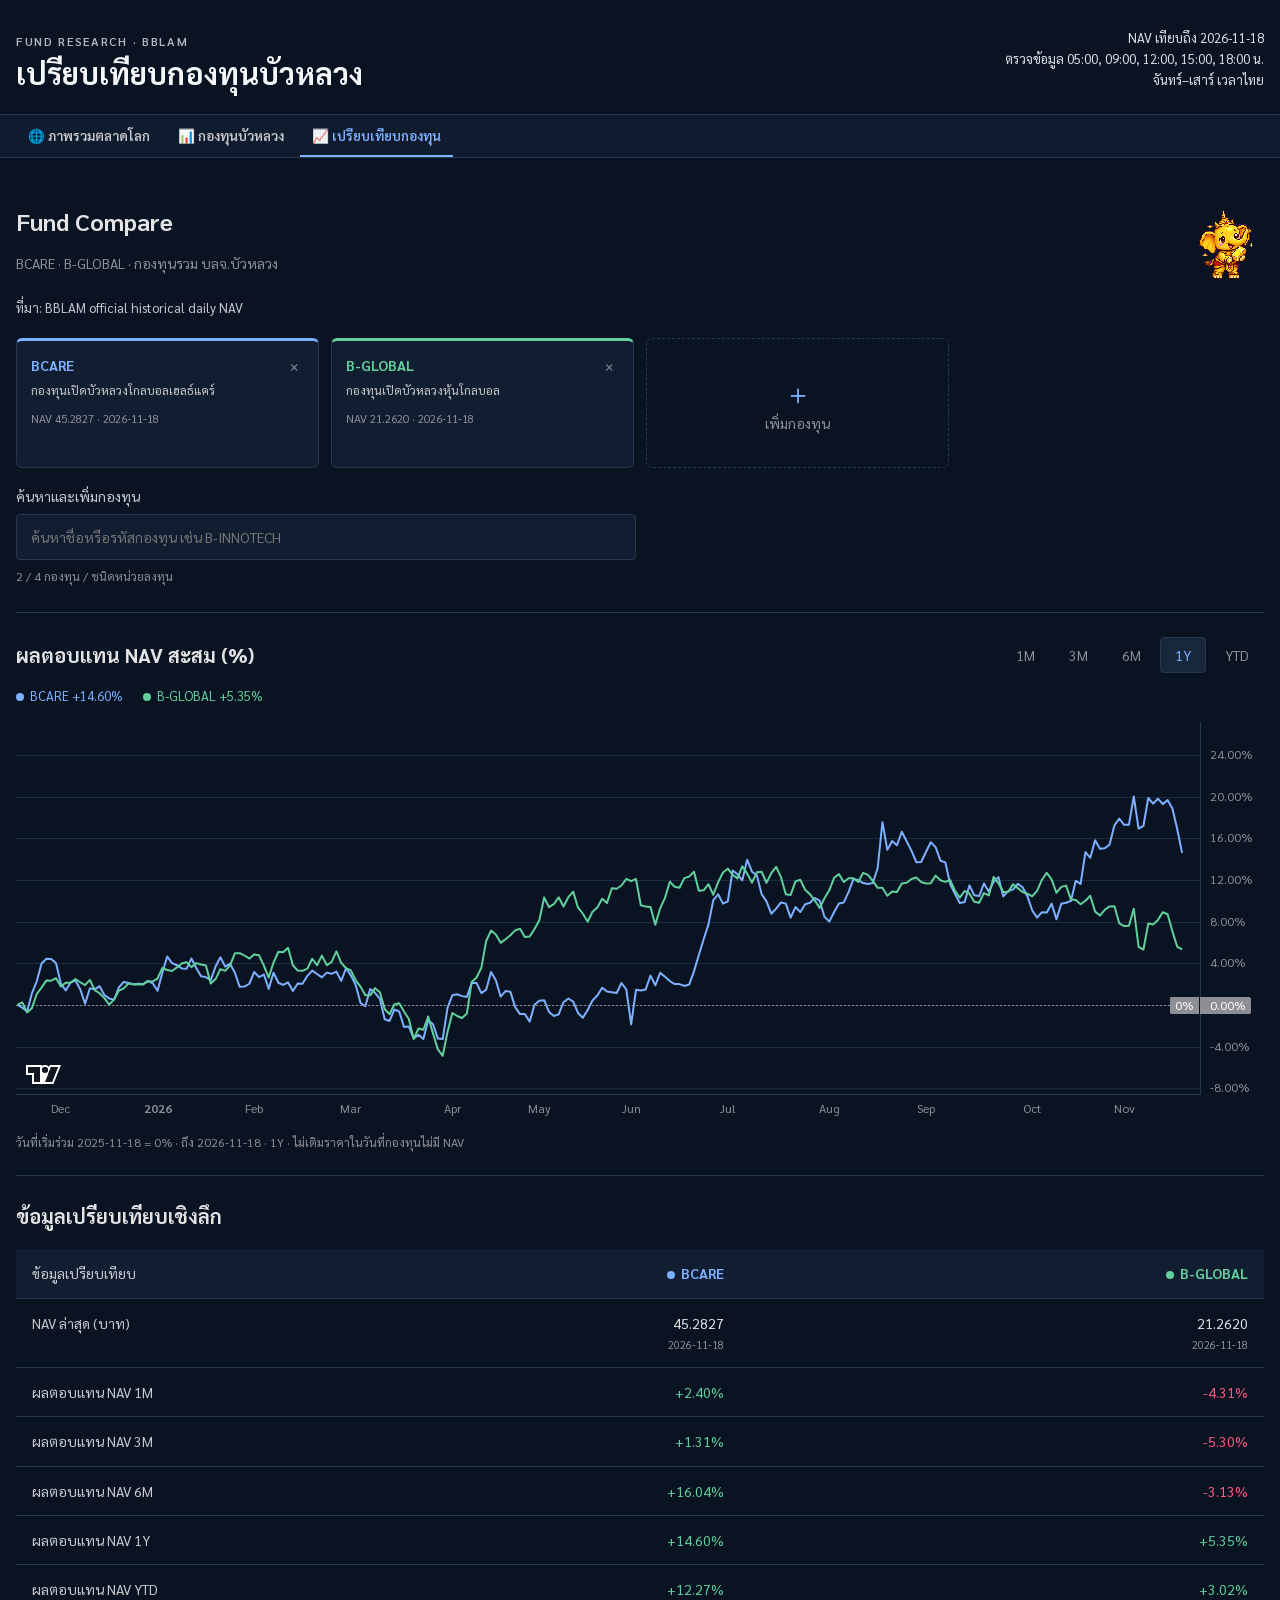
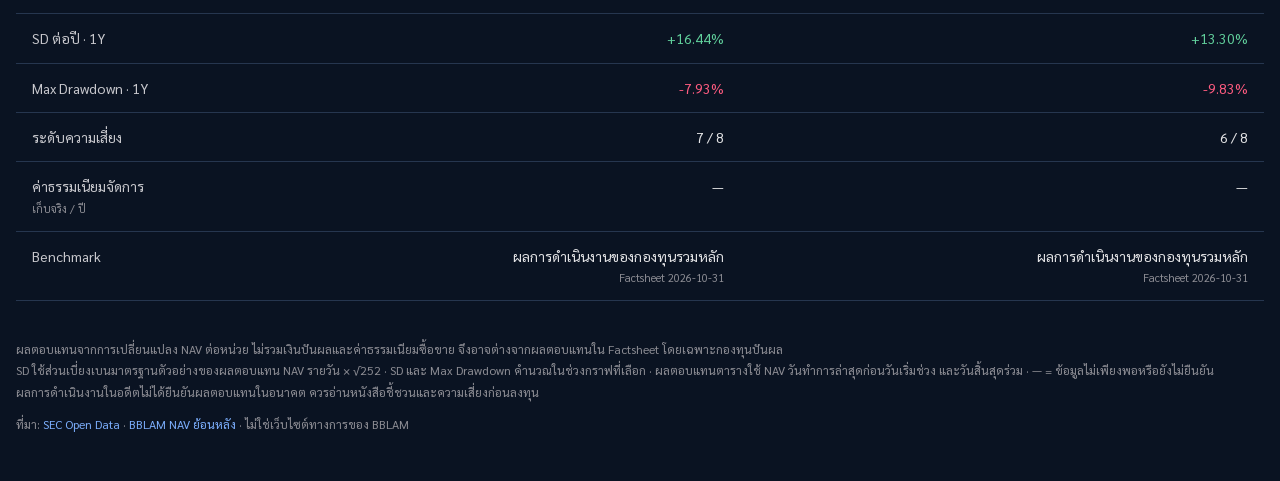
==== public/dashboard/compare.html @ a123b169 "Add BBLAM Fund Compare with verified NAV history and daily SEC updates" ====
<!doctype html>
<html lang="th" data-theme="dark">
<head>
<meta charset="utf-8">
<meta name="viewport" content="width=device-width, initial-scale=1">
<title>BBLAM Fund Compare | เปรียบเทียบกองทุนบัวหลวง</title>
<meta name="description" content="เปรียบเทียบกองทุนบัวหลวงสูงสุด 4 กองทุน ด้วยกราฟผลตอบแทน NAV ความผันผวน Max Drawdown ความเสี่ยงและค่าธรรมเนียม">
<meta property="og:title" content="BBLAM Fund Compare | เปรียบเทียบกองทุนบัวหลวง">
<meta property="og:description" content="BCARE เทียบ B-GLOBAL พร้อมกราฟ NAV ย้อนหลังและข้อมูลเชิงลึกจาก SEC และ BBLAM">
<meta property="og:type" content="website">
<meta name="twitter:card" content="summary_large_image">
<link rel="preconnect" href="https://fonts.googleapis.com">
<link rel="stylesheet" href="https://fonts.googleapis.com/css2?family=Sarabun:wght@400;500;600;700&display=swap">
<link rel="stylesheet" href="assets/style.css?v=20261120d">
<link rel="stylesheet" href="assets/compare.css?v=1">
</head>
<body class="compare-page">
<header class="masthead"><div class="mast-inner">
 <div class="brand"><span class="eyebrow">Fund Research · BBLAM</span><h1>เปรียบเทียบกองทุนบัวหลวง</h1></div>
 <div class="mast-meta"><div id="compare-asof">กำลังอ่านประวัติ NAV…</div><div>ตรวจข้อมูล 05:00, 09:00, 12:00, 15:00, 18:00 น.<br>จันทร์–เสาร์ เวลาไทย</div></div>
</div></header>
<nav class="secnav" aria-label="สลับหน้าการลงทุน"><div class="secnav-inner">
 <a href="index.html">🌐 ภาพรวมตลาดโลก</a><a href="funds.html">📊 กองทุนบัวหลวง</a><a href="compare.html" aria-current="page">📈 เปรียบเทียบกองทุน</a>
</div></nav>
<main class="wrap">
 <section class="compare-intro"><div><h2>Fund Compare</h2><p>BCARE · B-GLOBAL · กองทุนรวม บลจ.บัวหลวง</p></div><img src="assets/mascot-elephant.png" alt="ช้างทองพิกเซล"></section>
 <p class="compare-status" id="compare-status" role="status">กำลังโหลดข้อมูลกองทุนและ NAV…</p>
 <div class="compare-selection" id="compare-selection" aria-label="กองทุนที่เลือก"></div>
 <div class="compare-search-wrap">
  <label for="compare-search">ค้นหาและเพิ่มกองทุน</label><input type="search" id="compare-search" placeholder="ค้นหาชื่อหรือรหัสกองทุน เช่น B-INNOTECH" autocomplete="off" aria-controls="compare-results">
  <div class="compare-results" id="compare-results" aria-label="ผลการค้นหากองทุน" hidden></div>
  <div class="compare-limit" id="compare-limit" aria-live="polite">สูงสุด 4 กองทุน / ชนิดหน่วยลงทุน</div>
 </div>
 <section class="compare-chart-section" aria-label="กราฟเปรียบเทียบผลตอบแทน NAV">
  <div class="compare-chart-head"><h2>ผลตอบแทน NAV สะสม (%)</h2><div class="compare-timeframes" role="group" aria-label="ช่วงเวลาการเปรียบเทียบ">
   <button data-period="1M" aria-pressed="false">1M</button><button data-period="3M" aria-pressed="false">3M</button><button data-period="6M" aria-pressed="false">6M</button><button data-period="1Y" aria-pressed="true">1Y</button><button data-period="YTD" aria-pressed="false">YTD</button>
  </div></div>
  <div class="compare-legend" id="compare-legend"></div>
  <div class="compare-plot"><div id="compare-chart"></div><div class="compare-tooltip" id="compare-tooltip" hidden></div><div class="compare-empty" id="compare-empty" hidden>ยังไม่มีประวัติ NAV ที่ยืนยันสำหรับกองทุนที่เลือก</div></div>
  <p class="compare-chart-note" id="compare-chart-note"></p>
 </section>
 <section class="compare-metrics" id="compare-metrics"><h2>ข้อมูลเปรียบเทียบเชิงลึก</h2><div class="scroll-x"><table class="compare-table" id="compare-table" aria-label="ตารางเปรียบเทียบกองทุน"></table></div></section>
 <p class="compare-note">ผลตอบแทนจากการเปลี่ยนแปลง NAV ต่อหน่วย ไม่รวมเงินปันผลและค่าธรรมเนียมซื้อขาย จึงอาจต่างจากผลตอบแทนใน Factsheet โดยเฉพาะกองทุนปันผล<br>SD ใช้ส่วนเบี่ยงเบนมาตรฐานตัวอย่างของผลตอบแทน NAV รายวัน × √252 · SD และ Max Drawdown คำนวณในช่วงกราฟที่เลือก · ผลตอบแทนตารางใช้ NAV วันทำการล่าสุดก่อนวันเริ่มช่วง และวันสิ้นสุดร่วม · — = ข้อมูลไม่เพียงพอหรือยังไม่ยืนยัน<br>ผลการดำเนินงานในอดีตไม่ได้ยืนยันผลตอบแทนในอนาคต ควรอ่านหนังสือชี้ชวนและความเสี่ยงก่อนลงทุน</p>
 <footer class="foot">ที่มา: <a href="https://secopendata.sec.or.th/" target="_blank" rel="noopener">SEC Open Data</a> · <a href="https://www.bblam.co.th/products/mutual-funds/historical-daily-navs" target="_blank" rel="noopener">BBLAM NAV ย้อนหลัง</a> · ไม่ใช่เว็บไซต์ทางการของ BBLAM</footer>
</main>
<script src="assets/vendor/lightweight-charts.standalone.production.js"></script>
<script src="assets/compare.js?v=1"></script>
</body>
</html>
---- public/dashboard/assets/style.css ----
/* Corporate font: used only where it is installed on the viewer's machine (never shipped with
   the site); everyone else gets Sarabun. "CI Sans" is a local alias for the installed faces. */
@font-face { font-family: "CI Sans"; font-weight: 300; src: local("BBL Sans Office Light"), local("BBLSansOffice-Light"); }
@font-face { font-family: "CI Sans"; font-weight: 400; src: local("BBL Sans Office Regular"), local("BBLSansOffice-Regular"), local("BBL Sans Office"); }
@font-face { font-family: "CI Sans"; font-weight: 500; src: local("BBL Sans Office Medium"), local("BBLSansOffice-Medium"); }
@font-face { font-family: "CI Sans"; font-weight: 600 700; src: local("BBL Sans Office Bold"), local("BBLSansOffice-Bold"); }

/* CI palette: navy #002850 · blue #0064FF / #7DB0FF / #C9DEFF · greys #323238 #78787D #C8C8CD #E3E3E5
   · green #09594A / #61D09C · red #7D0032 / #EB144B / #FFD7D2 · purple #9669D2 / #6C3EA8 */
:root {
  --font: "CI Sans", "Sarabun", "Noto Sans Thai", system-ui, -apple-system, "Segoe UI", sans-serif;
  --navy: #002850;
  --bg: #f3f5f9;
  --surface: #ffffff;
  --surface-2: #eef3fb;
  --border: #e3e3e5;
  --text: #1c1c21;
  --text-2: #4a4a50;
  --text-3: #78787d;
  --accent: #0064ff;
  --up: #09594a;          /* text & thin lines (readable on white) */
  --down: #eb144b;
  --up-fill: #61d09c;     /* bars, candles, bubbles, heat cells */
  --down-fill: #eb144b;
  --neutral: #78787d;
  --warn: #b7791f;
  --grid: #ececef;
  --q-leading: rgba(9, 89, 74, .08);
  --q-weakening: rgba(183, 121, 31, .09);
  --q-lagging: rgba(235, 20, 75, .07);
  --q-improving: rgba(0, 100, 255, .07);
  --candle-up: #61d09c;
  --candle-down: #eb144b;
  --ema50: #0064ff;
  --ema200: #6c3ea8;
  --rsi: #002850;
  --support: #09594a;
  --resist: #eb144b;
  --div-bull: #09594a;
  --div-bear: #eb144b;
  color-scheme: light;
}
@media screen and (prefers-color-scheme: dark) {
  :root:not([data-theme="light"]) {
    --bg: #0a1322;
    --surface: #111d30;
    --surface-2: #19273d;
    --border: #26364f;
    --text: #e3e3e5;
    --text-2: #c8c8cd;
    --text-3: #8e8e95;
    --accent: #7db0ff;
    --up: #61d09c;
    --down: #ff5c80;
    --up-fill: #61d09c;
    --down-fill: #ff5c80;
    --neutral: #a0a0a6;
    --warn: #e3a948;
    --grid: #1d2b42;
    --q-leading: rgba(97, 208, 156, .10);
    --q-weakening: rgba(227, 169, 72, .10);
    --q-lagging: rgba(255, 92, 128, .10);
    --q-improving: rgba(125, 176, 255, .10);
    --candle-up: #61d09c;
    --candle-down: #ff5c80;
    --ema50: #7db0ff;
    --ema200: #b08ae6;
    --rsi: #c9deff;
    --support: #61d09c;
    --resist: #ff5c80;
    --div-bull: #61d09c;
    --div-bear: #ff5c80;
    color-scheme: dark;
  }
}
:root[data-theme="dark"] {
  --bg: #0a1322; --surface: #111d30; --surface-2: #19273d; --border: #26364f;
  --text: #e3e3e5; --text-2: #c8c8cd; --text-3: #8e8e95; --accent: #7db0ff;
  --up: #61d09c; --down: #ff5c80; --up-fill: #61d09c; --down-fill: #ff5c80; --neutral: #a0a0a6; --warn: #e3a948; --grid: #1d2b42;
  --q-leading: rgba(97,208,156,.10); --q-weakening: rgba(227,169,72,.10);
  --q-lagging: rgba(255,92,128,.10); --q-improving: rgba(125,176,255,.10);
  --candle-up: #61d09c; --candle-down: #ff5c80;
  --ema50: #7db0ff; --ema200: #b08ae6; --rsi: #c9deff;
  --support: #61d09c; --resist: #ff5c80; --div-bull: #61d09c; --div-bear: #ff5c80;
  color-scheme: dark;
}

* { box-sizing: border-box; }
html, body { margin: 0; }
body {
  background: var(--bg);
  color: var(--text);
  font-family: var(--font);
  font-size: 14px;
  line-height: 1.45;
}
a { color: var(--accent); text-decoration: none; }
a:hover { text-decoration: underline; }

.wrap { max-width: 1320px; margin: 0 auto; padding: 0 16px 48px; }
/* ---------- masthead + ticker ribbon (fixed colors, same in light/dark) ---------- */
.masthead { background: linear-gradient(135deg, #002850 0%, #00346a 60%, #003f85 100%); color: #f4f6fa; }
.mast-inner {
  max-width: 1320px; margin: 0 auto; padding: 26px 16px 20px;
  display: flex; flex-wrap: wrap; gap: 12px 32px; align-items: flex-end; justify-content: space-between;
}
.brand { display: flex; flex-direction: column; gap: 6px; }
.brand .eyebrow { font-size: 12px; letter-spacing: .14em; text-transform: uppercase; opacity: .72; font-weight: 600; }
.brand h1 { margin: 0; font-size: clamp(24px, 3.4vw, 34px); font-weight: 700; letter-spacing: -.01em; line-height: 1.15; }
.mast-meta { text-align: right; font-size: 13px; line-height: 1.6; opacity: .9; }
.mast-meta b { color: #fff; }
.live-dot {
  display: inline-block; width: 7px; height: 7px; border-radius: 50%; background: #e0a83c;
  margin-right: 7px; position: relative; top: -1px; box-shadow: 0 0 0 0 rgba(224,168,60,.6);
  animation: pulse 2.4s ease-out infinite;
}
@keyframes pulse { 0% { box-shadow: 0 0 0 0 rgba(224,168,60,.55); } 70%,100% { box-shadow: 0 0 0 7px rgba(224,168,60,0); } }

.ticker-shell { background: #001b38; border-top: 1px solid rgba(255,255,255,.08); border-bottom: 1px solid rgba(0,0,0,.3); overflow: hidden; margin-bottom: 20px; }
.ticker-track { display: flex; width: max-content; animation: ticker-scroll 70s linear infinite; }
.ticker-shell:hover .ticker-track { animation-play-state: paused; }
.ticker-track .dup { display: contents; }
@keyframes ticker-scroll { from { transform: translateX(0); } to { transform: translateX(-50%); } }
.ticker-item {
  display: flex; align-items: baseline; gap: 8px; padding: 9px 20px; font-size: 13px; white-space: nowrap;
  color: #e3e3e5; border-right: 1px solid rgba(255,255,255,.08); text-decoration: none;
}
a.ticker-item:hover { background: rgba(255,255,255,.06); text-decoration: none; }
.ticker-item b { font-weight: 600; color: #fff; }
.ticker-item .lvl, .ticker-item .chg { font-variant-numeric: tabular-nums; font-family: ui-monospace, "Cascadia Mono", Consolas, monospace; font-size: 12.5px; }
.ticker-item .lvl { color: #c8c8cd; }
.ticker-up { color: #61d09c; }
.ticker-down { color: #ff8fa6; }
.ticker-flat { color: #c8c8cd; }
@media (prefers-reduced-motion: reduce) {
  .ticker-track { animation: none; }
  .ticker-shell { overflow-x: auto; }
  .ticker-track .dup { display: none; }
}

.card {
  background: var(--surface); border: 1px solid var(--border); border-radius: 10px;
  padding: 16px; margin-bottom: 16px;
}
.card h2 { font-size: 16px; margin: 0 0 4px; }
.card .sub { color: var(--text-3); font-size: 12.5px; margin: 0 0 12px; }
.scroll-x { overflow-x: auto; -webkit-overflow-scrolling: touch; }

/* ---------- daily change world map ---------- */
.worldmap svg { display: block; width: 100%; height: auto; }
.worldmap .land { fill: var(--surface-2); stroke: var(--border); stroke-width: .6; }
.worldmap .home { fill: var(--grid); stroke: var(--text-3); stroke-opacity: .35; }
.worldmap .leader { stroke: var(--text-3); stroke-width: 1; fill: none; }
.worldmap .anchor { fill: var(--text-3); }
.worldmap .bub { cursor: pointer; }
.worldmap .bub circle { stroke: var(--surface); stroke-width: 2; fill-opacity: .82; }
.worldmap .bub:hover circle { fill-opacity: 1; }
.worldmap .bub.up circle { fill: var(--up-fill); }
.worldmap .bub.down circle { fill: var(--down-fill); }
.worldmap .bub.flat circle { fill: var(--neutral); }
.worldmap .bub text {
  font-size: 13px; font-weight: 600; fill: var(--text); text-anchor: middle;
  paint-order: stroke; stroke: var(--surface); stroke-width: 3px; stroke-linejoin: round; pointer-events: none;
}
.worldmap .bub text.v { font-weight: 500; font-variant-numeric: tabular-nums; }
.map-legend { display: flex; flex-wrap: wrap; align-items: center; gap: 6px 16px; font-size: 12px; color: var(--text-2); margin-bottom: 4px; }
.map-legend svg { vertical-align: middle; }
.map-legend .sw { display: inline-block; width: 10px; height: 10px; border-radius: 50%; margin-right: 5px; vertical-align: -1px; }


/* ---------- market clocks (inside masthead) ---------- */
.clocks { border-top: 1px solid rgba(255,255,255,.10); background: rgba(0,0,0,.14); }
.clocks-inner {
  max-width: 1320px; margin: 0 auto; padding: 8px 16px;
  display: grid; grid-template-columns: repeat(8, minmax(0, 1fr)); gap: 6px 14px;
}
.clk { display: flex; flex-direction: column; gap: 1px; min-width: 0; color: #e3e3e5; }
.clk .city { font-size: 11px; letter-spacing: .08em; text-transform: uppercase; opacity: .7; font-weight: 600; white-space: nowrap; overflow: hidden; text-overflow: ellipsis; }
.clk .time { font-family: ui-monospace, "Cascadia Mono", Consolas, monospace; font-size: 15px; font-weight: 600; color: #fff; font-variant-numeric: tabular-nums; }
.clk .st { font-size: 11px; display: inline-flex; align-items: center; gap: 5px; }
.clk .st i { width: 7px; height: 7px; border-radius: 50%; background: #78787d; display: inline-block; }
.clk.open .st { color: #61d09c; }
.clk.open .st i { background: #61d09c; box-shadow: 0 0 0 3px rgba(97,208,156,.20); }
.clk.lunch .st { color: #f0c36a; }
.clk.lunch .st i { background: #e0a83c; }
.clk.closed .st { color: #c8c8cd; }

/* ---------- sticky section nav ---------- */
.secnav {
  position: sticky; top: 0; z-index: 20; background: color-mix(in srgb, var(--surface) 92%, transparent);
  backdrop-filter: blur(8px); border-bottom: 1px solid var(--border); margin-bottom: 18px;
}
.secnav-inner { max-width: 1320px; margin: 0 auto; padding: 0 16px; display: flex; gap: 4px; overflow-x: auto; scrollbar-width: none; }
.secnav-inner::-webkit-scrollbar { display: none; }
.secnav a {
  padding: 11px 12px 9px; font-size: 13.5px; font-weight: 600; color: var(--text-2); white-space: nowrap;
  border-bottom: 2px solid transparent; text-decoration: none;
}
.secnav a:hover { color: var(--text); text-decoration: none; }
.secnav a.on { color: var(--accent); border-bottom-color: var(--accent); }
.secnav a.nav-pack { margin-left: auto; align-self: center; padding: 5px 12px; border: 1px solid var(--accent); border-radius: 7px; color: var(--accent); }
.secnav a.nav-pack:hover { background: var(--accent); color: #fff; }
.anchor { scroll-margin-top: 58px; }
.ticker-shell { margin-bottom: 0; }

/* ---------- shared card header ---------- */
.card-head { display: flex; flex-wrap: wrap; justify-content: space-between; align-items: flex-start; gap: 8px 16px; margin-bottom: 8px; }
.card-head .sub { margin-bottom: 0; }

/* ---------- Market Pulse ---------- */
.pulse { display: grid; grid-template-columns: repeat(4, minmax(0, 1fr)); gap: 12px; margin-bottom: 16px; }
.tile {
  background: var(--surface); border: 1px solid var(--border); border-radius: 10px; padding: 12px 14px;
  display: flex; flex-direction: column; gap: 4px; min-width: 0;
}
.tile .k { font-size: 12px; color: var(--text-3); font-weight: 600; }
.tile .v { font-size: 24px; font-weight: 700; line-height: 1.2; font-variant-numeric: tabular-nums; white-space: nowrap; overflow: hidden; text-overflow: ellipsis; }
.tile .v small { font-size: 12px; font-weight: 600; color: var(--text-2); }
.tile .v .sep { color: var(--text-3); font-weight: 400; }
.tile .d { font-size: 12px; margin-top: auto; }
.stack { display: flex; height: 6px; border-radius: 3px; overflow: hidden; gap: 2px; background: var(--surface-2); margin: 4px 0 6px; }
.stack span { display: block; height: 100%; }
.stack-key { display: flex; flex-wrap: wrap; gap: 2px 10px; color: var(--text-2); font-size: 11.5px; }
.stack-key i { display: inline-block; width: 8px; height: 8px; border-radius: 2px; margin-right: 4px; }
.strat-counts { display: flex; flex-wrap: wrap; gap: 3px 10px; }
.strat-counts .chip { font-size: 11px; }
.strat-counts b { font-size: 12px; color: var(--text); }

/* ---------- asset icons (flags / drawn icons) ---------- */
.aicon { display: inline-flex; align-items: center; vertical-align: -2px; margin-right: 7px; flex: none; }
.aicon .flag, .aicon svg { display: block; width: 20px; height: 15px; border-radius: 2px; object-fit: cover;
  box-shadow: 0 0 0 1px rgba(0,0,0,.12); }
.aicon.pair { position: relative; width: 27px; height: 15px; }
.aicon.pair .flag { position: absolute; top: 0; }
.aicon.pair .flag:first-child { left: 0; }
.aicon.pair .flag:last-child { left: 9px; top: 3px; width: 18px; height: 13.5px; box-shadow: 0 0 0 1.5px var(--surface); }
.ticker-item .aicon { margin-right: 0; vertical-align: -3px; }
.ticker-item .aicon.pair .flag:last-child { box-shadow: 0 0 0 1.5px #001b38; }
.chart-head h1 .aicon { vertical-align: 0; margin-right: 10px; }
.chart-head h1 .aicon .flag, .chart-head h1 .aicon svg { width: 28px; height: 21px; }
.mv .nm, .xasset .n { display: inline-flex; align-items: center; min-width: 0; }
.chart-head h1 .aicon.pair { width: 38px; height: 21px; }
.chart-head h1 .aicon.pair .flag:last-child { left: 12px; top: 4px; width: 24px; height: 18px; }

/* ---------- macro row: Risk gauge (left half) + Cross-Asset (right half) ---------- */
.macro-grid { display: grid; grid-template-columns: minmax(0, 1fr) minmax(0, 1fr); gap: 16px; margin-bottom: 16px; align-items: stretch; }
.macro-grid .card { margin-bottom: 0; }

/* ---------- Risk-On / Risk-Off gauge ---------- */
.risk-grid { display: grid; grid-template-columns: 170px minmax(0, 1fr); gap: 18px; align-items: center; }
.risk-dial { text-align: center; }
.risk-dial svg { display: block; width: 100%; max-width: 170px; margin: 0 auto; }
.rd-tick, .rh-tick { font-size: 10px; fill: var(--text-3); }
.rd-tick { font-size: 14px; }
.rd-score { font-size: 30px; font-weight: 700; line-height: 1; margin-top: 2px; font-variant-numeric: tabular-nums; }
.rd-score small { font-size: 12px; color: var(--text-3); font-weight: 600; margin-left: 2px; }
.rd-label { font-size: 15px; font-weight: 700; margin-top: 4px; }
.rd-chg { font-size: 11.5px; margin-top: 1px; }
.risk-comps { display: flex; flex-direction: column; gap: 5px; }
.rc { display: grid; grid-template-columns: 112px minmax(0, 1fr) 54px; align-items: center; gap: 8px; font-size: 12.5px; cursor: help; }
.rc-name { white-space: nowrap; overflow: hidden; text-overflow: ellipsis; color: var(--text-2); }
.rc-raw { text-align: right; font-variant-numeric: tabular-nums; color: var(--text-2); font-size: 12px; }
.rc-bar { position: relative; height: 5px; background: var(--surface-2); border-radius: 3px; }
.rc-bar .mid { position: absolute; left: 50%; top: -3px; bottom: -3px; width: 1px; background: var(--text-3); }
.rc-bar b { position: absolute; top: 0; bottom: 0; border-radius: 3px; }
.rc-bar b.on { background: var(--up-fill); }
.rc-bar b.off { background: var(--down-fill); }
.rc-axis { cursor: default; }
.rc-axis .ax { display: flex; justify-content: space-between; font-size: 10.5px; color: var(--text-3); font-weight: 600; }
.risk-hist { margin-top: 10px; }
.risk-hist svg { display: block; width: 100%; height: auto; }
.risk-curve { display: flex; flex-wrap: wrap; gap: 2px 12px; font-size: 12px; margin-top: 6px; color: var(--text-2); }
.risk-method { margin-top: 8px; font-size: 12.5px; color: var(--text-2); }
.risk-method summary { cursor: pointer; color: var(--accent); font-weight: 600; width: max-content; }
.risk-method ol { margin: 8px 0 4px; padding-left: 20px; }
.risk-method li { margin: 3px 0; }
.risk-method p { margin: 4px 0 0; }
.xasset-card .xasset a, .xasset-card .xh { grid-template-columns: minmax(0, 1fr) 146px 84px 92px; padding: 6px 4px; align-items: center; }
.xasset-card .xh { display: grid; gap: 10px; padding-top: 0; border-bottom: 1px solid var(--border);
  font-size: 11px; font-weight: 700; color: var(--text-3); text-transform: uppercase; letter-spacing: .04em; }
.xasset-card .xh span:not(:first-child) { text-align: right; }
.xasset-card .spark span { font-size: 11.5px; }
.xasset-card { display: flex; flex-direction: column; }
.xasset-card .xasset { flex: 1; justify-content: space-between; }  /* rows spread to match the gauge card height */
@media (max-width: 1100px) {
  .macro-grid { grid-template-columns: minmax(0, 1fr); }
}
@media (max-width: 640px) {
  .risk-grid { grid-template-columns: minmax(0, 1fr); }
  .xasset-card .xasset a, .xasset-card .xh { grid-template-columns: minmax(0, 1fr) 76px 80px; }
  .xasset-card .spark, .xasset-card .xh .sp { display: none; }
}

/* ---------- overview: map + side column ---------- */
.overview-grid { display: grid; grid-template-columns: minmax(0, 2.15fr) minmax(280px, 1fr); gap: 16px; align-items: stretch; margin-bottom: 16px; }
.overview-grid .card { margin-bottom: 0; }
.side-col { display: flex; flex-direction: column; gap: 16px; }
.map-card { display: flex; flex-direction: column; min-width: 0; }
.map-card > .scroll-x { flex: 1; display: flex; align-items: center; }
.map-card > .scroll-x > .worldmap { flex: 1; }
.side-col, .side-col .card { min-width: 0; }
.worldmap { min-width: 640px; }
.map-legend { margin-bottom: 0; }

.side-col > .card { flex: 1; display: flex; flex-direction: column; }
.movers { flex: 1; display: flex; flex-direction: column; justify-content: space-between; }
.mv {
  display: grid; grid-template-columns: 18px minmax(0, 1.3fr) minmax(0, 1fr) 62px; align-items: center; gap: 8px;
  padding: 3px 4px; border-radius: 6px; color: var(--text); text-decoration: none; font-size: 13px;
}
.mv:hover { background: var(--surface-2); text-decoration: none; }
.mv .rk { font-size: 11px; color: var(--text-3); text-align: right; font-variant-numeric: tabular-nums; }
.mv .nm { white-space: nowrap; overflow: hidden; text-overflow: ellipsis; }
.mv .bar { height: 7px; background: var(--surface-2); border-radius: 4px; overflow: hidden; }
.mv .bar i { display: block; height: 100%; border-radius: 4px; }
.mv .bar i.pos { background: var(--up-fill); }
.mv .bar i.neg { background: var(--down-fill); margin-left: auto; }
.mv .pc { text-align: right; font-variant-numeric: tabular-nums; font-weight: 600; }
.mv-zero { display: flex; align-items: center; gap: 8px; font-size: 10.5px; color: var(--text-3); font-weight: 600; }
.mv-zero::before, .mv-zero::after { content: ""; flex: 1; border-top: 1px dashed var(--border); }

.xasset { display: flex; flex-direction: column; gap: 0; margin: 0; }
.xasset a {
  display: grid; grid-template-columns: minmax(0, 1fr) auto 84px; align-items: baseline; gap: 10px;
  padding: 7px 4px; border: 0; border-bottom: 1px solid var(--border); border-radius: 0; background: none;
  color: var(--text); text-decoration: none;
}
.xasset a:last-child { border-bottom: 0; }
.xasset a:hover { background: var(--surface-2); text-decoration: none; }
.xasset .n { font-size: 13px; color: var(--text); flex-direction: row; }
.xasset .l { font-size: 14px; font-weight: 600; font-variant-numeric: tabular-nums; text-align: right; }
.xasset .c { font-size: 12.5px; text-align: right; font-variant-numeric: tabular-nums; }
.xasset .c.up { color: var(--up); }
.xasset .c.down { color: var(--down); }
.xasset .c.flat { color: var(--text-3); }

/* ---------- segmented filter ---------- */
.seg { display: inline-flex; border: 1px solid var(--border); border-radius: 8px; overflow: hidden; flex-wrap: wrap; }
.seg button {
  background: var(--surface); border: 0; border-right: 1px solid var(--border); color: var(--text-2);
  padding: 6px 12px; font: inherit; font-size: 12.5px; font-weight: 600; cursor: pointer;
}
.seg button:last-child { border-right: 0; }
.seg button:hover { background: var(--surface-2); }
.seg button[aria-pressed="true"] { background: var(--accent); color: #fff; }

/* ---------- summary table extras ---------- */
table.sum th { padding: 0; }
table.sum th button {
  all: unset; box-sizing: border-box; display: flex; align-items: center; gap: 4px; width: 100%;
  padding: 8px 10px; cursor: pointer; font-size: 12px; font-weight: 600; color: var(--text-2);
}
table.sum th.num button { justify-content: flex-end; }
table.sum th button:hover { color: var(--text); }
table.sum th button:focus-visible { outline: 2px solid var(--accent); outline-offset: -2px; }
table.sum th .si { font-size: 10px; color: var(--text-3); }
table.sum th[aria-sort="ascending"] .si, table.sum th[aria-sort="descending"] .si { color: var(--accent); }
.spark { display: inline-flex; align-items: center; gap: 6px; justify-content: flex-end; }
.spark svg { display: block; }
.spark span { min-width: 46px; text-align: right; font-size: 12px; line-height: 1; }
table.sum td { vertical-align: middle; }

/* ---------- tabs ---------- */
.tabs { display: flex; gap: 2px; border-bottom: 1px solid var(--border); margin: -4px 0 12px; overflow-x: auto; scrollbar-width: none; }
.tabs button {
  background: none; border: 0; border-bottom: 2px solid transparent; padding: 8px 14px 9px; margin-bottom: -1px;
  font: inherit; font-size: 15px; font-weight: 700; color: var(--text-3); cursor: pointer; white-space: nowrap;
}
.tabs button:hover { color: var(--text); }
.tabs button[aria-selected="true"] { color: var(--text); border-bottom-color: var(--accent); }
.tabs button:focus-visible { outline: 2px solid var(--accent); outline-offset: -2px; border-radius: 4px; }

@media (max-width: 1100px) {
  .pulse { grid-template-columns: repeat(2, minmax(0, 1fr)); }
  .overview-grid { grid-template-columns: minmax(0, 1fr); }
  .side-col { display: grid; grid-template-columns: minmax(0, 1fr) minmax(0, 1fr); }
  .clocks-inner { grid-template-columns: repeat(4, minmax(0, 1fr)); }
}
@media (max-width: 640px) {
  .pulse { grid-template-columns: repeat(2, minmax(0, 1fr)); }
  .side-col { grid-template-columns: minmax(0, 1fr); }
  .clocks-inner { grid-template-columns: repeat(4, minmax(0, 1fr)); gap: 6px 8px; }
  .clk .time { font-size: 13px; }
  .tile .v { font-size: 20px; }
}

/* ---------- performance ---------- */
.perf-ctl { display: flex; flex-wrap: wrap; gap: 8px 12px; margin: 0 0 12px; }
.pbar { display: flex; flex-direction: column; }
.pb-row { display: grid; grid-template-columns: 190px minmax(0, 1fr); align-items: center; height: 26px; gap: 10px; }
.pb-row:hover { background: var(--surface-2); border-radius: 4px; }
.pb-lbl { display: flex; align-items: center; justify-content: flex-end; font-size: 13px; color: var(--text); min-width: 0; }
.pb-lbl span { white-space: nowrap; overflow: hidden; text-overflow: ellipsis; }
.pb-track { position: relative; height: 100%; }
.pb-track .zero { position: absolute; top: 0; bottom: 0; width: 1px; background: var(--text-3); }
.pb-bar { position: absolute; top: 6px; height: 14px; }
.pb-bar.pos { background: var(--up-fill); border-radius: 0 4px 4px 0; }
.pb-bar.neg { background: var(--down-fill); border-radius: 4px 0 0 4px; }
.pb-val { position: absolute; top: 4px; font-size: 12px; font-weight: 600; white-space: nowrap; font-variant-numeric: tabular-nums; }
table.pheat { width: 100%; min-width: 560px; border-collapse: separate; border-spacing: 2px; font-size: 13px; }
table.pheat th { font-size: 12px; font-weight: 600; color: var(--text-2); text-align: left; padding: 4px 8px; }
table.pheat th.num { text-align: center; }
table.pheat th button { all: unset; cursor: pointer; padding: 2px 6px; border-radius: 4px; }
table.pheat th button:hover { background: var(--surface-2); color: var(--text); }
table.pheat th.on button { color: var(--accent); font-weight: 700; }
table.pheat td { padding: 5px 8px; white-space: nowrap; }
table.pheat td.num { text-align: center; font-variant-numeric: tabular-nums; width: 13%; border-radius: 3px; }
table.pheat td.hm.on { font-weight: 700; }
table.pheat tbody tr:hover td:first-child { background: var(--surface-2); border-radius: 3px; }

/* ---------- rotation ---------- */
.rot { display: grid; gap: 2px; min-width: 640px; }
.rot .mh { text-align: center; font-weight: 700; font-size: 12.5px; padding: 2px 0 6px; line-height: 1.2; }
.rot .mh small { display: block; font-weight: 500; color: var(--text-3); }
.rot .cell {
  color: var(--text); border-radius: 3px; padding: 4px 4px; text-align: center; min-height: 40px;
  display: flex; flex-direction: column; justify-content: center; cursor: default;
  transition: opacity .12s;
}
.rot .cell b { font-size: 11.5px; line-height: 1.15; font-weight: 600; display: inline-flex; align-items: center; justify-content: center; }
.rot .cell b .aicon { margin-right: 4px; }
.rot .cell b .aicon img, .rot .cell b .aicon svg { width: 14px; height: auto; }
.rot .cell span { font-size: 11px; font-variant-numeric: tabular-nums; }
/* diverging steps: mixed from the up/down tokens, so dark mode follows automatically */
.rot .z, .rot-legend .z, .pheat .hm.z { background: var(--surface-2); }
.rot .p1, .rot-legend .p1, .pheat .hm.p1 { background: color-mix(in oklab, var(--up-fill) 16%, var(--surface)); }
.rot .p2, .rot-legend .p2, .pheat .hm.p2 { background: color-mix(in oklab, var(--up-fill) 34%, var(--surface)); }
.rot .p3, .rot-legend .p3, .pheat .hm.p3 { background: color-mix(in oklab, var(--up-fill) 58%, var(--surface)); }
.rot .p4, .rot-legend .p4, .pheat .hm.p4 { background: color-mix(in oklab, var(--up-fill) 85%, var(--surface)); }
.rot .n1, .rot-legend .n1, .pheat .hm.n1 { background: color-mix(in oklab, var(--down-fill) 16%, var(--surface)); }
.rot .n2, .rot-legend .n2, .pheat .hm.n2 { background: color-mix(in oklab, var(--down-fill) 34%, var(--surface)); }
.rot .n3, .rot-legend .n3, .pheat .hm.n3 { background: color-mix(in oklab, var(--down-fill) 58%, var(--surface)); }
.rot .n4, .rot-legend .n4, .pheat .hm.n4 { background: color-mix(in oklab, var(--down-fill) 85%, var(--surface)); }
.rot .n4, .pheat .hm.n4 { color: #fff; }
.rot .p4, .pheat .hm.p4 { color: #0a1322; }
.rot-legend { display: flex; align-items: center; gap: 2px; margin: 0 0 10px; font-size: 11.5px; color: var(--text-2); flex-wrap: wrap; }
.rot-legend .rk { width: 26px; height: 12px; border-radius: 2px; }
.rot-legend .lb { margin: 0 6px; }
.rot.focus .cell { opacity: .22; }
.rot.focus .cell.on { opacity: 1; outline: 2px solid var(--text); outline-offset: -2px; }
.rot-side { display: flex; justify-content: space-between; font-size: 11px; font-weight: 700; color: var(--text-3); margin-bottom: 2px; }

/* ---------- RRG ---------- */
.rrg-layout { display: grid; grid-template-columns: minmax(0, 1fr) 220px; gap: 16px; align-items: start; }
#rrg svg { width: 100%; height: auto; display: block; }
#rrg text { font-family: inherit; }
.rrg-legend { display: flex; flex-direction: column; gap: 2px; }
.rrg-legend button {
  display: flex; align-items: center; gap: 8px; width: 100%; text-align: left;
  background: none; border: 1px solid transparent; border-radius: 6px; padding: 4px 8px;
  color: var(--text); font: inherit; font-size: 12.5px; cursor: pointer;
}
.rrg-legend button:hover { background: var(--surface-2); }
.rrg-legend button.off { color: var(--text-3); }
.rrg-legend button.off .sw { opacity: .25; }
.rrg-legend .sw { width: 12px; height: 12px; border-radius: 50%; flex: none; }
.rrg-legend .q { margin-left: auto; font-size: 11px; color: var(--text-3); }
.rrg-legend .tools { display: flex; gap: 6px; margin-bottom: 6px; }
.rrg-legend .tools button { width: auto; border-color: var(--border); font-size: 11.5px; padding: 2px 8px; }
.rrg-series { transition: opacity .12s; }
#rrg.hl .rrg-series { opacity: .12; }
#rrg.hl .rrg-series.on { opacity: 1; }

/* ---------- summary table ---------- */
table.sum { width: 100%; border-collapse: collapse; min-width: 720px; }
table.sum th, table.sum td { padding: 7px 10px; border-bottom: 1px solid var(--border); text-align: left; white-space: nowrap; }
table.sum th { font-size: 12px; color: var(--text-2); font-weight: 600; background: var(--surface-2); position: sticky; top: 0; }
table.sum td.num, table.sum th.num { text-align: right; font-variant-numeric: tabular-nums; }
table.sum tr.grp td { background: var(--surface-2); font-weight: 700; font-size: 12.5px; color: var(--text-2); padding-top: 9px; }
table.sum tr:hover td:not(.g) { background: color-mix(in srgb, var(--surface-2) 60%, transparent); }
.dot { display: inline-block; width: 9px; height: 9px; border-radius: 50%; margin-right: 7px; vertical-align: 0; }
.pos { color: var(--up); }
.neg { color: var(--down); }
.muted { color: var(--text-3); }

.chip { display: inline-flex; align-items: center; gap: 5px; font-weight: 700; font-size: 12px; }
.t-UPTREND { color: var(--up); }
.t-DOWNTREND { color: var(--down); }
.t-SIDEWAYS { color: var(--neutral); }
.s-BREAKOUT { color: var(--accent); }
.s-BUY-DIP { color: var(--up); }
.s-WATCH { color: var(--warn); }
.s-CORRECTION { color: #d9622b; }
.s-AVOID { color: var(--down); }
.q-Leading { color: var(--up); }
.q-Weakening { color: var(--warn); }
.q-Lagging { color: var(--down); }
.q-Improving { color: var(--accent); }

/* ---------- glossary ---------- */
details.collapsible > summary {
  display: flex; align-items: center; justify-content: space-between; gap: 12px;
  cursor: pointer; list-style: none; user-select: none;
}
details.collapsible > summary::-webkit-details-marker { display: none; }
details.collapsible > summary h2 { margin: 0; }
details.collapsible > summary h2::before {
  content: "▸"; display: inline-block; width: 1em; color: var(--text-3); transition: transform .15s;
}
details.collapsible[open] > summary h2::before { transform: rotate(90deg); }
details.collapsible[open] > summary { margin-bottom: 8px; }
.toggle-hint { font-size: 12.5px; color: var(--accent); white-space: nowrap; }
.toggle-hint::after { content: "แสดงคำอธิบาย"; }
details.collapsible[open] .toggle-hint::after { content: "ซ่อน"; }
details.collapsible > summary:focus-visible { outline: 2px solid var(--accent); outline-offset: 4px; border-radius: 4px; }
table.gloss { width: 100%; border-collapse: collapse; min-width: 720px; }
table.gloss th, table.gloss td { padding: 9px 10px; border-bottom: 1px solid var(--border); text-align: left; vertical-align: top; font-size: 13px; }
table.gloss th { font-size: 12px; color: var(--text-2); font-weight: 600; background: var(--surface-2); }
table.gloss td.num { text-align: center; color: var(--text-3); width: 48px; }
table.gloss td:nth-child(2) { white-space: nowrap; }
.gh { font-size: 14px; margin: 18px 0 8px; }
.gloss-grid { display: grid; grid-template-columns: repeat(3, minmax(0, 1fr)); gap: 16px; font-size: 13px; }
.gloss-grid > div { background: var(--surface-2); border-radius: 8px; padding: 12px; }
.gloss-grid ul { margin: 6px 0 6px; padding-left: 18px; }
.gloss-grid li { margin: 3px 0; }
a.chip-link { text-decoration: none; }
a.chip-link:hover { text-decoration: underline; }
@media (max-width: 900px) { .gloss-grid { grid-template-columns: 1fr; } }

#tip {
  position: fixed; pointer-events: none; z-index: 50; display: none;
  background: var(--surface); color: var(--text); border: 1px solid var(--border);
  box-shadow: 0 4px 16px rgba(0,0,0,.14); border-radius: 6px; padding: 6px 9px; font-size: 12px;
  max-width: 260px;
}
#tip b { display: block; margin-bottom: 1px; }
/* summary-card tooltips: grouped name lists */
#tip.wide { max-width: 360px; line-height: 1.45; }
#tip .tt-g { margin-top: 6px; }
#tip .tt-h { font-weight: 700; color: var(--text-2); font-size: 11.5px; }
#tip .tt-h i { display: inline-block; width: 8px; height: 8px; border-radius: 2px; margin-right: 5px; }
#tip .tt-l { color: var(--text); }
#tip .tt-i { white-space: nowrap; }
#tip .tt-n { margin-top: 6px; color: var(--text-3); font-size: 11.5px; }
.pulse .tile { cursor: help; }

footer.foot { color: var(--text-3); font-size: 12px; margin-top: 8px; }

/* ---------- chart page ---------- */
.back { display: inline-block; margin-bottom: 8px; font-size: 13px; }
.chart-head { display: flex; flex-wrap: wrap; justify-content: space-between; align-items: center; gap: 10px; margin-bottom: 10px; }
.chart-head h1 { font-size: 20px; margin: 0; }
.chart-head .src { color: var(--text-3); font-size: 12px; }
.ranges { display: inline-flex; border: 1px solid var(--border); border-radius: 8px; overflow: hidden; }
.ranges button {
  background: var(--surface); color: var(--text-2); border: 0; border-right: 1px solid var(--border);
  padding: 6px 13px; font: inherit; font-size: 13px; font-weight: 600; cursor: pointer;
}
.ranges button:last-child { border-right: 0; }
.ranges button.on { background: var(--accent); color: #fff; }
.chart-layout { display: grid; grid-template-columns: minmax(0, 1fr) 320px; gap: 16px; align-items: start; }
.legend-line { display: flex; flex-wrap: wrap; gap: 14px; font-size: 12px; color: var(--text-2); margin-bottom: 6px; }
.legend-line i { display: inline-block; width: 16px; height: 2px; vertical-align: middle; margin-right: 5px; }
.legend-line i.dash { background: none; border-top: 2px dashed; height: 0; }
#tvchart { width: 100%; height: 600px; }
.info table { width: 100%; border-collapse: collapse; }
.info th, .info td { border: 1px solid var(--border); padding: 8px 10px; vertical-align: top; font-size: 13px; }
.info th { background: var(--surface-2); text-align: left; width: 38%; color: var(--text-2); font-weight: 600; }
.info td { text-align: right; font-variant-numeric: tabular-nums; }
.info td .lv { display: block; }
.info td .tc { color: var(--text-3); font-size: 11px; }
.info .head th { background: var(--accent); color: #fff; }
.info .head td { font-weight: 700; }
.narr { margin-top: 12px; font-size: 13.5px; line-height: 1.65; }
.narr h3 { margin: 0 0 4px; font-size: 14px; }

/* ---------- chart toolbar ---------- */
.toolbar { display: flex; flex-wrap: wrap; justify-content: space-between; align-items: center; gap: 8px 16px;
  padding-bottom: 10px; margin-bottom: 10px; border-bottom: 1px solid var(--border); }
.toggles { display: flex; flex-wrap: wrap; align-items: center; gap: 6px 16px; font-size: 13px; }
.toggles label { display: inline-flex; align-items: center; gap: 5px; cursor: pointer; user-select: none; }
.toggles input { width: 15px; height: 15px; accent-color: var(--accent); margin: 0; cursor: pointer; }
.btn { background: var(--accent); color: #fff; border: 0; border-radius: 7px; padding: 7px 14px;
  font: inherit; font-size: 13px; font-weight: 600; cursor: pointer; }
.btn:hover { filter: brightness(1.08); }
#print-chart, .print-only { display: none; }

@media (max-width: 1100px) {
}
@media (max-width: 900px) {
  .chart-layout, .rrg-layout { grid-template-columns: 1fr; }
  .rrg-legend { flex-direction: row; flex-wrap: wrap; }
  .rrg-legend button { width: auto; }
  .rrg-legend .tools { width: 100%; }
  #tvchart { height: 480px; }
}
@media (max-width: 640px) {
  .pb-row { grid-template-columns: 120px minmax(0, 1fr); }
  .pb-lbl { font-size: 12px; }
  .wrap { padding: 0 16px 40px; }
  .mast-inner { padding: 18px 16px 14px; }
  .mast-meta { text-align: left; font-size: 12px; }
  .ranges button { padding: 6px 10px; }
}

/* ---------- print / PDF report (A4 landscape, one page) — keep last so it wins ---------- */
@media print {
  @page { size: A4 landscape; margin: 9mm; }
  html, body { background: #fff !important; }
  body { font-size: 11px; -webkit-print-color-adjust: exact; print-color-adjust: exact; }
  .wrap { max-width: none !important; padding: 0 !important; }
  .no-print, #tvchart { display: none !important; }
  .print-only { display: block !important; }
  .print-brand { font-size: 10.5px; color: var(--text-3); font-weight: 600; }
  .chart-head { margin-bottom: 4mm; }
  .chart-head h1 { font-size: 17px; }
  .chart-layout { display: grid !important; grid-template-columns: minmax(0, 1fr) 78mm !important; gap: 4mm !important; align-items: start; }
  .card { border: 1px solid #d0d4da; padding: 3mm; margin: 0; box-shadow: none; }
  #print-chart { display: block !important; width: 100%; height: auto; max-height: 140mm; object-fit: contain; }
  .legend-line { font-size: 9.5px; gap: 8px; margin-bottom: 2mm; }
  .info th, .info td { padding: 3px 5px; font-size: 10px; }
  .narr { font-size: 10.5px; line-height: 1.5; margin-top: 3mm; }
  #i-note { font-size: 9px !important; }
  .foot { margin-top: 3mm; font-size: 9px; }
  a { color: inherit; }
}

/* summary table: intraday marker in the date column */
.intra { display: inline-block; margin-left: 4px; padding: 0 6px; border-radius: 9px; font-size: 11px; font-weight: 600;
  color: var(--warn); border: 1px solid currentColor; white-space: nowrap; }
@media screen and (prefers-color-scheme: dark) {
  :root:not([data-theme="light"]) .rot .p4, :root:not([data-theme="light"]) .rot .n4,
  :root:not([data-theme="light"]) .pheat .hm.p4, :root:not([data-theme="light"]) .pheat .hm.n4 { color: #0a1322; }
}
:root[data-theme="dark"] .rot .p4, :root[data-theme="dark"] .rot .n4,
:root[data-theme="dark"] .pheat .hm.p4, :root[data-theme="dark"] .pheat .hm.n4 { color: #0a1322; }
---- public/dashboard/assets/compare.css ----
.compare-page { --compare-blue: #7db0ff; --compare-green: #61d09c; --compare-orange: #f6a85e; --compare-purple: #b08ae6; --compare-shadow: 0 12px 32px #00000040; }
.compare-page .masthead { background: var(--bg); border-bottom: 1px solid var(--border); }
.compare-page .mast-inner { padding-top: 28px; padding-bottom: 24px; }
.compare-page h1 { font-size: 30px; letter-spacing: 0; }
.compare-page .secnav-inner { flex-wrap: wrap; }
.compare-page .secnav a[aria-current] { color: var(--accent); border-bottom: 2px solid var(--accent); }
.compare-intro { display: flex; align-items: center; justify-content: space-between; padding: 28px 0 12px; }
.compare-intro h2 { font-size: 24px; margin: 0 0 6px; }
.compare-intro p, .compare-note { color: var(--text-3); }
.compare-intro img { width: 74px; height: 74px; object-fit: contain; image-rendering: pixelated; }
.compare-status { color: var(--text-2); font-size: 13px; margin: 0 0 20px; }
.compare-selection { display: grid; grid-template-columns: repeat(4, minmax(0, 1fr)); gap: 12px; margin-bottom: 18px; }
.compare-fund { border: 1px solid var(--border); border-top: 3px solid var(--series-color); border-radius: 6px; background: var(--surface); padding: 14px; position: relative; min-height: 130px; }
.series-0 { --series-color: var(--compare-blue); }
.series-1 { --series-color: var(--compare-green); }
.series-2 { --series-color: var(--compare-orange); }
.series-3 { --series-color: var(--compare-purple); }
.compare-fund strong { color: var(--series-color); display: block; padding-right: 28px; overflow-wrap: anywhere; }
.compare-fund p { font-size: 12px; color: var(--text-2); margin: 7px 0; }
.compare-fund small { color: var(--text-3); }
.compare-page button, .compare-page input { font: inherit; }
.compare-remove { position: absolute; top: 8px; right: 8px; border: none; background: transparent; color: var(--text-3); width: 32px; height: 32px; font-size: 22px; cursor: pointer; }
.compare-add { border: 1px dashed var(--border); border-radius: 6px; background: transparent; color: var(--text-3); cursor: pointer; min-height: 130px; }
.compare-add span { display: block; font-size: 28px; color: var(--accent); }
.compare-search-wrap { max-width: 620px; margin-bottom: 26px; }
.compare-search-wrap label { display: block; margin-bottom: 8px; color: var(--text-2); }
.compare-search-wrap input { width: 100%; border: 1px solid var(--border); border-radius: 4px; background: var(--surface); color: var(--text); padding: 12px 14px; }
.compare-search-wrap input:focus { outline: 2px solid var(--accent); outline-offset: 2px; }
.compare-results { max-height: 290px; overflow-y: auto; background: var(--surface); border: 1px solid var(--border); margin-top: 6px; border-radius: 4px; }
.compare-results button { width: 100%; padding: 10px 14px; display: block; text-align: left; color: var(--text); background: transparent; border: none; border-bottom: 1px solid var(--border); cursor: pointer; }
.compare-results button:hover, .compare-results button:focus-visible { background: var(--surface-2); }
.compare-results small { display: block; color: var(--text-3); }
.compare-results p { padding: 8px 14px; color: var(--text-3); }
.compare-limit { font-size: 12px; color: var(--text-3); margin-top: 8px; }
.compare-chart-section { padding: 24px 0; border-top: 1px solid var(--border); border-bottom: 1px solid var(--border); }
.compare-chart-head { display: flex; justify-content: space-between; align-items: center; gap: 16px; margin-bottom: 14px; flex-wrap: wrap; }
.compare-chart-head h2 { margin: 0; font-size: 20px; }
.compare-timeframes { display: flex; gap: 4px; }
.compare-timeframes button { padding: 7px 14px; border: 1px solid transparent; border-radius: 4px; background: transparent; color: var(--text-3); cursor: pointer; }
.compare-timeframes button[aria-pressed="true"] { color: var(--accent); background: var(--surface-2); border-color: var(--border); }
.compare-legend { display: flex; flex-wrap: wrap; gap: 20px; margin-bottom: 16px; }
.compare-legend span { color: var(--series-color); font-size: 13px; }
.compare-legend i, .compare-table i { width: 8px; height: 8px; border-radius: 50%; background: var(--series-color); display: inline-block; margin-right: 6px; }
.compare-plot { position: relative; }
#compare-chart { height: 400px; width: 100%; }
.compare-tooltip { position: absolute; z-index: 3; pointer-events: none; background: var(--surface); border: 1px solid var(--border); box-shadow: var(--compare-shadow); border-radius: 4px; padding: 12px; width: 270px; max-width: 90%; font-size: 12px; }
.compare-tooltip strong { color: var(--series-color); }
.compare-tooltip p { margin: 7px 0 0; }
.compare-empty { padding: 80px 20px; text-align: center; color: var(--text-3); }
.compare-chart-note { color: var(--text-3); font-size: 12px; margin: 12px 0 0; }
.compare-metrics { padding: 26px 0; }
.compare-metrics h2 { margin: 0 0 18px; font-size: 20px; }
.compare-table { width: 100%; border-collapse: collapse; table-layout: fixed; min-width: 620px; }
.compare-table th, .compare-table td { padding: 14px 16px; border-bottom: 1px solid var(--border); text-align: right; vertical-align: top; overflow-wrap: anywhere; }
.compare-table th:first-child { width: 200px; text-align: left; color: var(--text-2); font-weight: 400; }
.compare-table thead th { color: var(--series-color); background: var(--surface); }
.compare-table small { display: block; color: var(--text-3); font-size: 11px; margin-top: 4px; }
.compare-table .positive { color: var(--up); }
.compare-table .negative { color: var(--down); }
.compare-note { font-size: 12px; line-height: 1.8; }
@media (max-width: 700px) {
 .compare-page h1 { font-size: 24px; }
 .compare-page .mast-inner { align-items: start; }
 .compare-page .mast-meta { text-align: left; }
 .compare-page .secnav-inner a { font-size: 12px; padding: 12px 8px; }
 .compare-selection { grid-template-columns: repeat(2, minmax(0, 1fr)); }
 .compare-timeframes button { padding: 8px 12px; }
 .compare-table th:first-child { width: 170px; }
 #compare-chart { height: 330px; }
 .compare-intro h2 { font-size: 21px; }
}
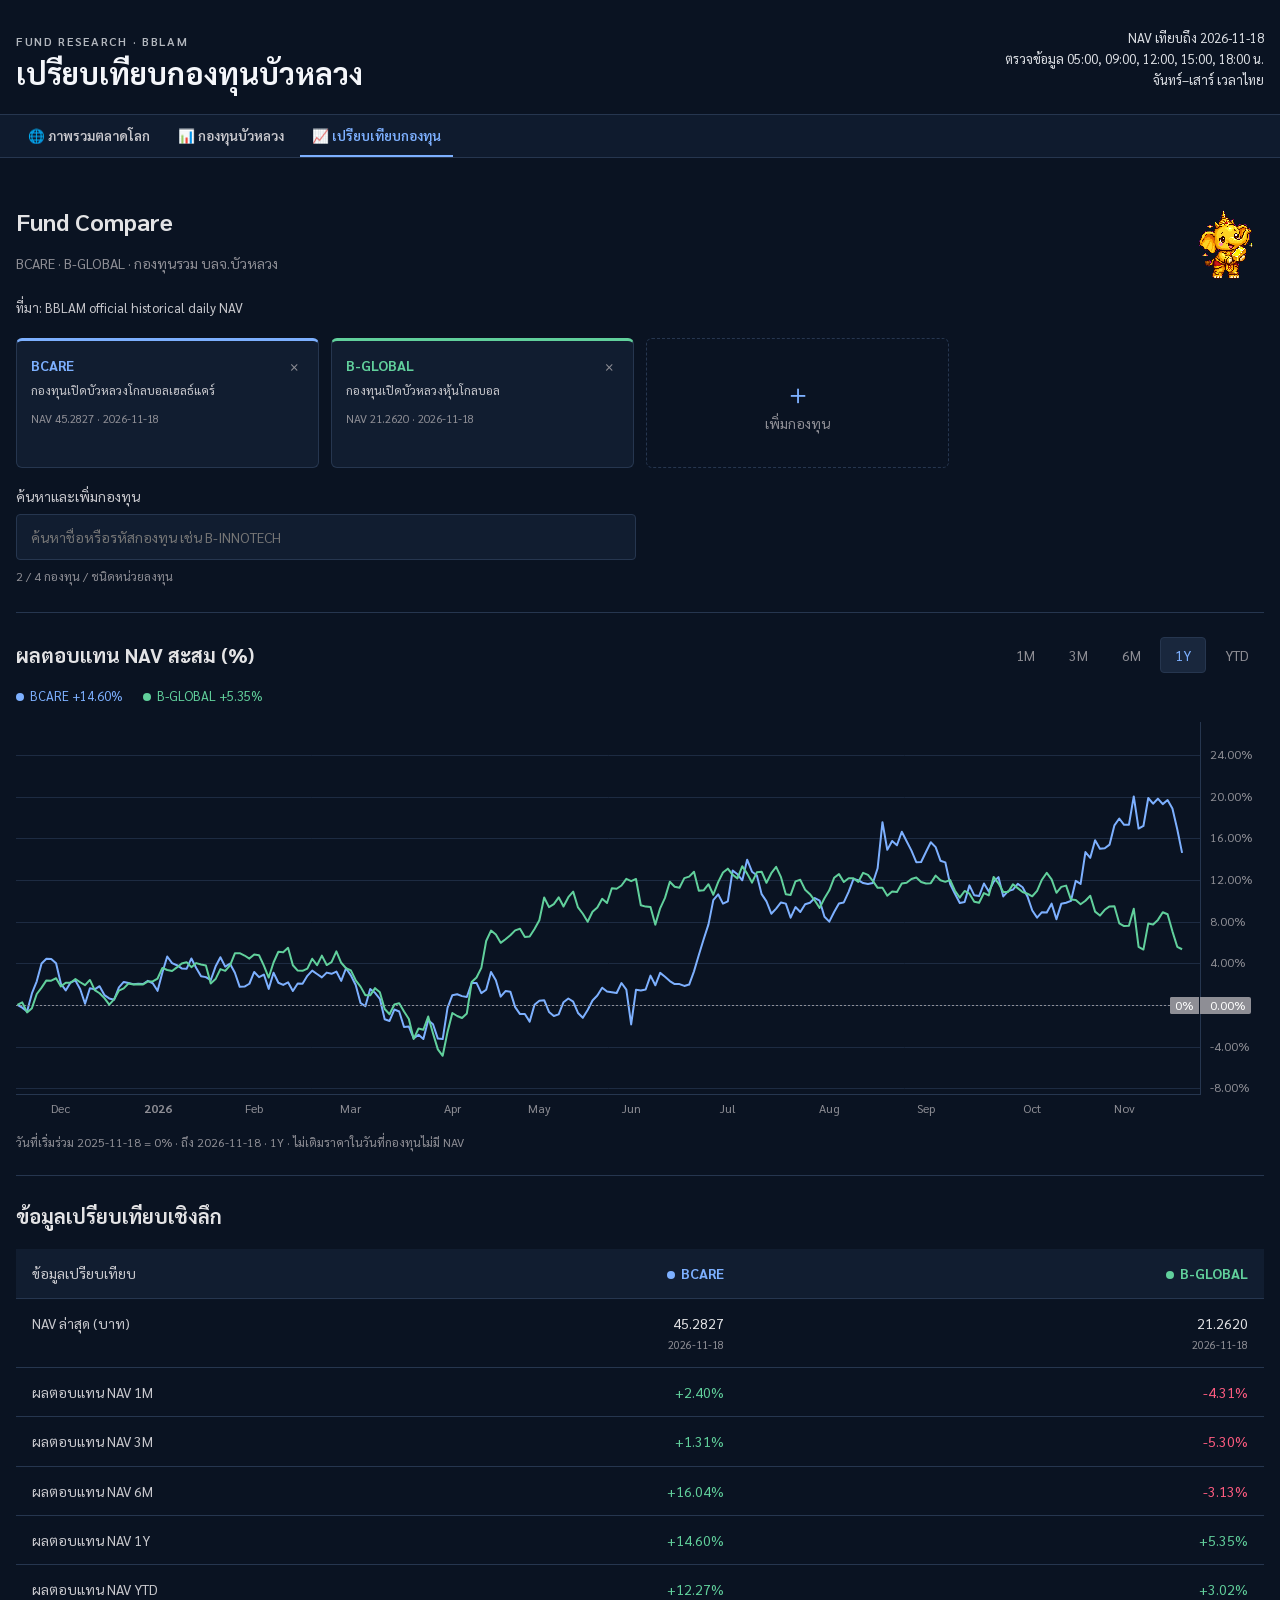
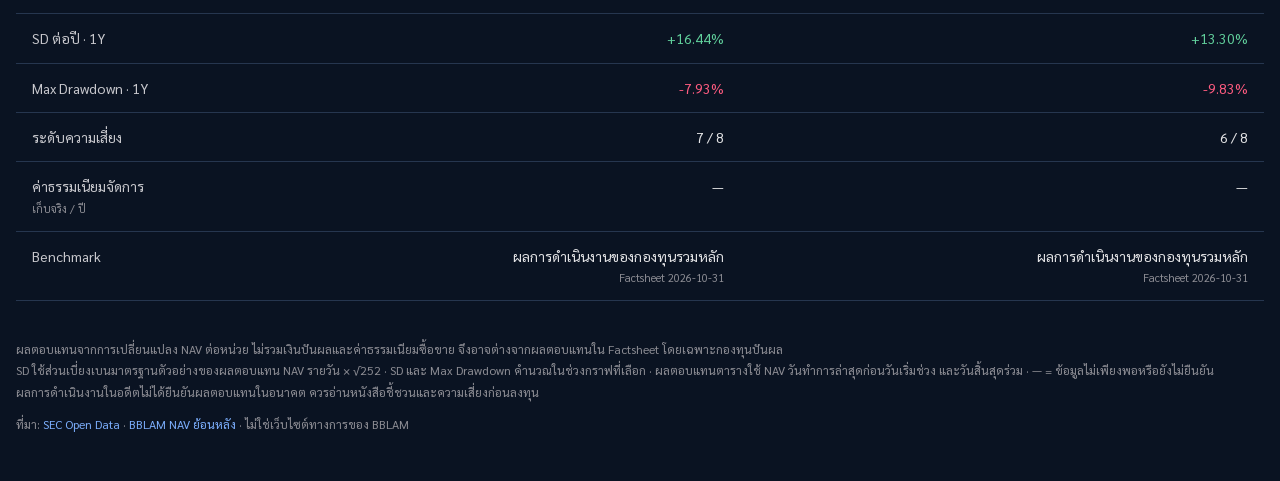
==== commit 5db300fe: "Fix comparison logo caching and normalize SEC NAV share classes" ====
--- a/public/dashboard/compare.html
+++ b/public/dashboard/compare.html
@@ -12,7 +12,7 @@
 <link rel="preconnect" href="https://fonts.googleapis.com">
 <link rel="stylesheet" href="https://fonts.googleapis.com/css2?family=Sarabun:wght@400;500;600;700&display=swap">
 <link rel="stylesheet" href="assets/style.css?v=20261120d">
-<link rel="stylesheet" href="assets/compare.css?v=1">
+<link rel="stylesheet" href="assets/compare.css?v=20261122a">
 </head>
 <body class="compare-page">
 <header class="masthead"><div class="mast-inner">
@@ -44,6 +44,6 @@
  <footer class="foot">ที่มา: <a href="https://secopendata.sec.or.th/" target="_blank" rel="noopener">SEC Open Data</a> · <a href="https://www.bblam.co.th/products/mutual-funds/historical-daily-navs" target="_blank" rel="noopener">BBLAM NAV ย้อนหลัง</a> · ไม่ใช่เว็บไซต์ทางการของ BBLAM</footer>
 </main>
 <script src="assets/vendor/lightweight-charts.standalone.production.js"></script>
-<script src="assets/compare.js?v=1"></script>
+<script src="assets/compare.js?v=20261122a"></script>
 </body>
 </html>
--- a/public/dashboard/assets/compare.css
+++ b/public/dashboard/assets/compare.css
@@ -68,4 +68,20 @@
  .compare-table th:first-child { width: 170px; }
  #compare-chart { height: 330px; }
  .compare-intro h2 { font-size: 21px; }
-}+}
+
+#tv-attr-logo,
+a#tv-attr-logo,
+[id*="tv-attr-logo"],
+#compare-chart a[href*="tradingview" i] {
+  display: none !important;
+  visibility: hidden !important;
+  opacity: 0 !important;
+  pointer-events: none !important;
+  position: absolute !important;
+  width: 0 !important;
+  height: 0 !important;
+  overflow: hidden !important;
+  clip: rect(0, 0, 0, 0) !important;
+  clip-path: inset(100%) !important;
+}
